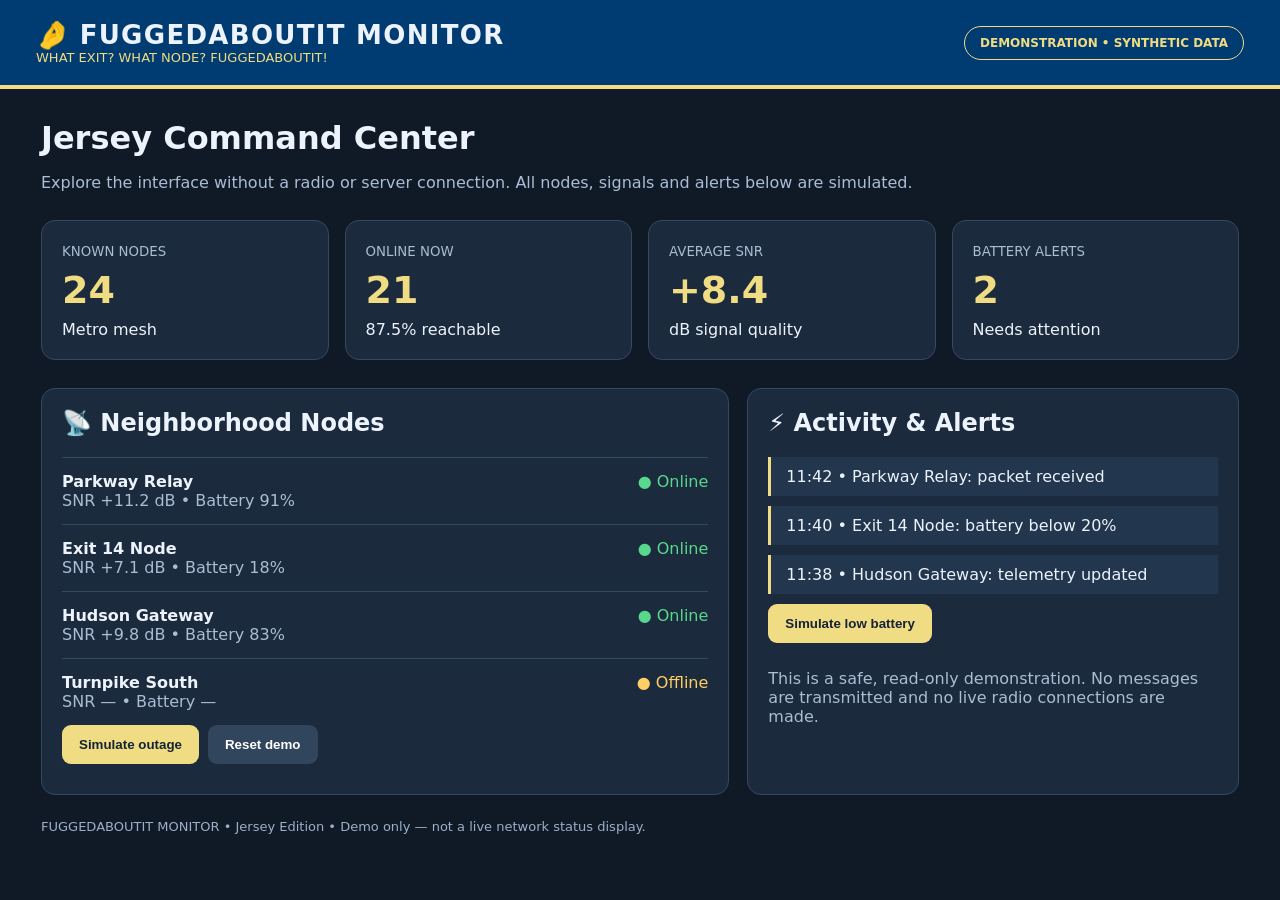
==== public/demo.html @ 4f549e34 "feat: add interactive Jersey demonstration with clearly labeled synthetic node data" ====
<!doctype html>
<html lang="en"><head><meta charset="UTF-8"><meta name="viewport" content="width=device-width,initial-scale=1"><title>FUGGEDABOUTIT MONITOR | Demo</title>
<style>
:root{font-family:system-ui,-apple-system,sans-serif;color:#edf3fc;background:#101a27}*{box-sizing:border-box}body{margin:0}.top{background:#003b71;border-bottom:4px solid #f0dc82;padding:20px 36px;display:flex;justify-content:space-between;align-items:center;gap:15px;flex-wrap:wrap}.brand{font-size:26px;font-weight:900;letter-spacing:.05em}.tag{color:#f0dc82;font-size:13px}.badge{border:1px solid #f0dc82;border-radius:30px;padding:9px 15px;color:#f0dc82;font-size:12px;font-weight:800}main{max-width:1250px;margin:30px auto;padding:0 26px}h1{font-size:32px;margin-bottom:8px}.sub{color:#aabdd5}.stats{display:grid;grid-template-columns:repeat(4,minmax(0,1fr));gap:16px;margin:28px 0}.card,.panel{background:#1b2a3c;border:1px solid #344961;border-radius:14px;padding:20px}.card small{color:#aabdd5}.card strong{display:block;font-size:38px;color:#f0dc82;margin:8px 0}.layout{display:grid;grid-template-columns:1.4fr 1fr;gap:18px}.panel h2{margin-top:0}.node{display:flex;justify-content:space-between;gap:12px;padding:14px 0;border-top:1px solid #344961}.ok{color:#57d88d}.warn{color:#ffcf66}.muted{color:#aabdd5}button{cursor:pointer;background:#f0dc82;color:#152338;border:0;padding:12px 17px;border-radius:9px;font-weight:800;margin-right:9px;margin-bottom:10px}button.secondary{background:#31465d;color:white}.event{border-left:3px solid #f0dc82;padding:10px 15px;background:#22364d;margin:10px 0}.footer{color:#9bafc6;font-size:13px;margin:24px 0}@media(max-width:780px){.stats{grid-template-columns:repeat(2,1fr)}.layout{grid-template-columns:1fr}.brand{font-size:20px}}
</style></head><body>
<header class="top"><div><div class="brand">🤌 FUGGEDABOUTIT MONITOR</div><div class="tag">WHAT EXIT? WHAT NODE? FUGGEDABOUTIT!</div></div><div class="badge">DEMONSTRATION • SYNTHETIC DATA</div></header>
<main><h1>Jersey Command Center</h1><p class="sub">Explore the interface without a radio or server connection. All nodes, signals and alerts below are simulated.</p>
<section class="stats"><div class="card"><small>KNOWN NODES</small><strong id="nodes">24</strong><span>Metro mesh</span></div><div class="card"><small>ONLINE NOW</small><strong id="online">21</strong><span>87.5% reachable</span></div><div class="card"><small>AVERAGE SNR</small><strong id="snr">+8.4</strong><span>dB signal quality</span></div><div class="card"><small>BATTERY ALERTS</small><strong id="battery">2</strong><span>Needs attention</span></div></section>
<section class="layout"><div class="panel"><h2>📡 Neighborhood Nodes</h2><div id="node-list"></div><button id="toggle">Simulate outage</button><button id="reset" class="secondary">Reset demo</button></div><div class="panel"><h2>⚡ Activity & Alerts</h2><div id="events" aria-live="polite"><div class="event">11:42 • Parkway Relay: packet received</div><div class="event">11:40 • Exit 14 Node: battery below 20%</div><div class="event">11:38 • Hudson Gateway: telemetry updated</div></div><button id="alert">Simulate low battery</button><p class="muted">This is a safe, read-only demonstration. No messages are transmitted and no live radio connections are made.</p></div></section>
<p class="footer">FUGGEDABOUTIT MONITOR • Jersey Edition • Demo only — not a live network status display.</p></main>
<script>
const initial=[['Parkway Relay','Online','+11.2 dB','91%'],['Exit 14 Node','Online','+7.1 dB','18%'],['Hudson Gateway','Online','+9.8 dB','83%'],['Turnpike South','Offline','—','—']];
let offline=false,low=false;
function draw(){document.querySelector('#node-list').innerHTML=initial.map((n,i)=>{const down=(i===0&&offline)||n[1]==='Offline';return '<div class="node"><div><strong>'+n[0]+'</strong><br><span class="muted">SNR '+(down?'—':n[2])+' • Battery '+(i===2&&low?'9%':n[3])+'</span></div><span class="'+(down?'warn':'ok')+'">'+(down?'● Offline':'● Online')+'</span></div>'}).join('');document.querySelector('#online').textContent=offline?'20':'21';document.querySelector('#battery').textContent=low?'3':'2';document.querySelector('#snr').textContent=offline?'+7.9':'+8.4'}
function add(message){const e=document.createElement('div');e.className='event';e.textContent='Demo • '+message;document.querySelector('#events').prepend(e)}
document.querySelector('#toggle').onclick=()=>{offline=!offline;draw();add(offline?'Parkway Relay went offline':'Parkway Relay reconnected')};
document.querySelector('#alert').onclick=()=>{low=true;draw();add('Hudson Gateway battery critical: 9%')};
document.querySelector('#reset').onclick=()=>{offline=false;low=false;draw();document.querySelector('#events').innerHTML='<div class="event">Demo reset • All simulated alerts cleared</div>'};draw();
</script></body></html>
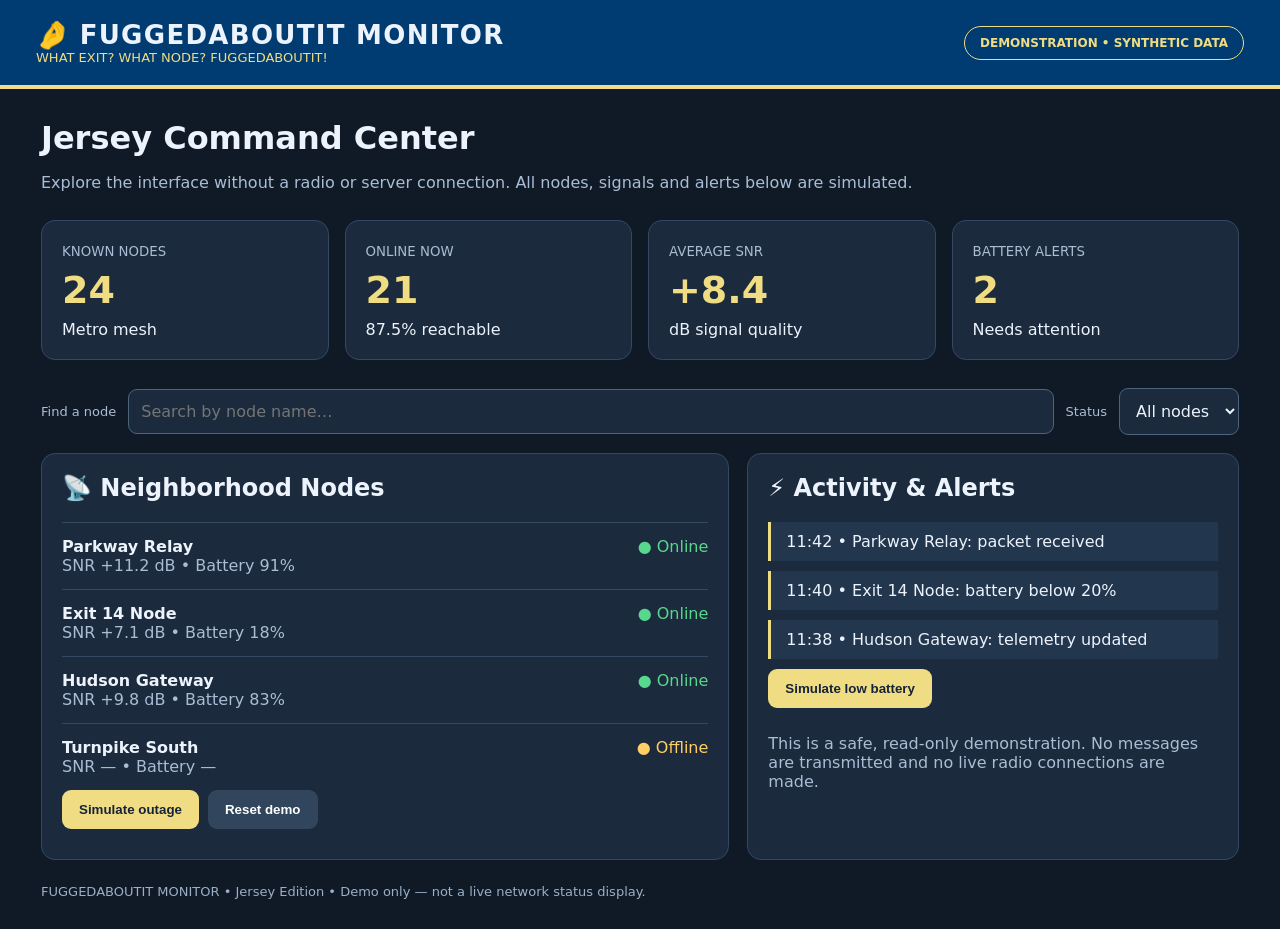
==== commit fcee34f2: "feat(demo): add searchable and filterable node list with empty state" ====
--- a/public/demo.html
+++ b/public/demo.html
@@ -1,19 +1,22 @@
 <!doctype html>
 <html lang="en"><head><meta charset="UTF-8"><meta name="viewport" content="width=device-width,initial-scale=1"><title>FUGGEDABOUTIT MONITOR | Demo</title>
 <style>
-:root{font-family:system-ui,-apple-system,sans-serif;color:#edf3fc;background:#101a27}*{box-sizing:border-box}body{margin:0}.top{background:#003b71;border-bottom:4px solid #f0dc82;padding:20px 36px;display:flex;justify-content:space-between;align-items:center;gap:15px;flex-wrap:wrap}.brand{font-size:26px;font-weight:900;letter-spacing:.05em}.tag{color:#f0dc82;font-size:13px}.badge{border:1px solid #f0dc82;border-radius:30px;padding:9px 15px;color:#f0dc82;font-size:12px;font-weight:800}main{max-width:1250px;margin:30px auto;padding:0 26px}h1{font-size:32px;margin-bottom:8px}.sub{color:#aabdd5}.stats{display:grid;grid-template-columns:repeat(4,minmax(0,1fr));gap:16px;margin:28px 0}.card,.panel{background:#1b2a3c;border:1px solid #344961;border-radius:14px;padding:20px}.card small{color:#aabdd5}.card strong{display:block;font-size:38px;color:#f0dc82;margin:8px 0}.layout{display:grid;grid-template-columns:1.4fr 1fr;gap:18px}.panel h2{margin-top:0}.node{display:flex;justify-content:space-between;gap:12px;padding:14px 0;border-top:1px solid #344961}.ok{color:#57d88d}.warn{color:#ffcf66}.muted{color:#aabdd5}button{cursor:pointer;background:#f0dc82;color:#152338;border:0;padding:12px 17px;border-radius:9px;font-weight:800;margin-right:9px;margin-bottom:10px}button.secondary{background:#31465d;color:white}.event{border-left:3px solid #f0dc82;padding:10px 15px;background:#22364d;margin:10px 0}.footer{color:#9bafc6;font-size:13px;margin:24px 0}@media(max-width:780px){.stats{grid-template-columns:repeat(2,1fr)}.layout{grid-template-columns:1fr}.brand{font-size:20px}}
+:root{font-family:system-ui,-apple-system,sans-serif;color:#edf3fc;background:#101a27}*{box-sizing:border-box}body{margin:0}.top{background:#003b71;border-bottom:4px solid #f0dc82;padding:20px 36px;display:flex;justify-content:space-between;align-items:center;gap:15px;flex-wrap:wrap}.brand{font-size:26px;font-weight:900;letter-spacing:.05em}.tag{color:#f0dc82;font-size:13px}.badge{border:1px solid #f0dc82;border-radius:30px;padding:9px 15px;color:#f0dc82;font-size:12px;font-weight:800}main{max-width:1250px;margin:30px auto;padding:0 26px}h1{font-size:32px;margin-bottom:8px}.sub{color:#aabdd5}.stats{display:grid;grid-template-columns:repeat(4,minmax(0,1fr));gap:16px;margin:28px 0}.card,.panel{background:#1b2a3c;border:1px solid #344961;border-radius:14px;padding:20px}.card small{color:#aabdd5}.card strong{display:block;font-size:38px;color:#f0dc82;margin:8px 0}.layout{display:grid;grid-template-columns:1.4fr 1fr;gap:18px}.panel h2{margin-top:0}.node{display:flex;justify-content:space-between;gap:12px;padding:14px 0;border-top:1px solid #344961}.ok{color:#57d88d}.warn{color:#ffcf66}.muted{color:#aabdd5}button{cursor:pointer;background:#f0dc82;color:#152338;border:0;padding:12px 17px;border-radius:9px;font-weight:800;margin-right:9px;margin-bottom:10px}button.secondary{background:#31465d;color:white}.event{border-left:3px solid #f0dc82;padding:10px 15px;background:#22364d;margin:10px 0}.toolbar{display:flex;align-items:center;gap:12px;flex-wrap:wrap;margin:18px 0}.toolbar input,.toolbar select{background:#1b2a3c;color:#edf3fc;border:1px solid #4d647d;border-radius:9px;padding:12px;font:inherit}.toolbar input{flex:1;min-width:190px}.toolbar label{color:#aabdd5;font-size:13px}.node[hidden]{display:none}.footer{color:#9bafc6;font-size:13px;margin:24px 0}@media(max-width:780px){.stats{grid-template-columns:repeat(2,1fr)}.layout{grid-template-columns:1fr}.brand{font-size:20px}}
 </style></head><body>
 <header class="top"><div><div class="brand">🤌 FUGGEDABOUTIT MONITOR</div><div class="tag">WHAT EXIT? WHAT NODE? FUGGEDABOUTIT!</div></div><div class="badge">DEMONSTRATION • SYNTHETIC DATA</div></header>
 <main><h1>Jersey Command Center</h1><p class="sub">Explore the interface without a radio or server connection. All nodes, signals and alerts below are simulated.</p>
 <section class="stats"><div class="card"><small>KNOWN NODES</small><strong id="nodes">24</strong><span>Metro mesh</span></div><div class="card"><small>ONLINE NOW</small><strong id="online">21</strong><span>87.5% reachable</span></div><div class="card"><small>AVERAGE SNR</small><strong id="snr">+8.4</strong><span>dB signal quality</span></div><div class="card"><small>BATTERY ALERTS</small><strong id="battery">2</strong><span>Needs attention</span></div></section>
-<section class="layout"><div class="panel"><h2>📡 Neighborhood Nodes</h2><div id="node-list"></div><button id="toggle">Simulate outage</button><button id="reset" class="secondary">Reset demo</button></div><div class="panel"><h2>⚡ Activity & Alerts</h2><div id="events" aria-live="polite"><div class="event">11:42 • Parkway Relay: packet received</div><div class="event">11:40 • Exit 14 Node: battery below 20%</div><div class="event">11:38 • Hudson Gateway: telemetry updated</div></div><button id="alert">Simulate low battery</button><p class="muted">This is a safe, read-only demonstration. No messages are transmitted and no live radio connections are made.</p></div></section>
+<div class="toolbar"><label for="search">Find a node</label><input id="search" type="search" placeholder="Search by node name…" autocomplete="off"><label for="filter">Status</label><select id="filter"><option value="all">All nodes</option><option value="online">Online</option><option value="offline">Offline</option></select></div>
+<section class="layout"><div class="panel"><h2>📡 Neighborhood Nodes</h2><div id="node-list"></div><p id="empty" class="muted" hidden>No matching nodes. Try a different search or status.</p><button id="toggle">Simulate outage</button><button id="reset" class="secondary">Reset demo</button></div><div class="panel"><h2>⚡ Activity & Alerts</h2><div id="events" aria-live="polite"><div class="event">11:42 • Parkway Relay: packet received</div><div class="event">11:40 • Exit 14 Node: battery below 20%</div><div class="event">11:38 • Hudson Gateway: telemetry updated</div></div><button id="alert">Simulate low battery</button><p class="muted">This is a safe, read-only demonstration. No messages are transmitted and no live radio connections are made.</p></div></section>
 <p class="footer">FUGGEDABOUTIT MONITOR • Jersey Edition • Demo only — not a live network status display.</p></main>
 <script>
 const initial=[['Parkway Relay','Online','+11.2 dB','91%'],['Exit 14 Node','Online','+7.1 dB','18%'],['Hudson Gateway','Online','+9.8 dB','83%'],['Turnpike South','Offline','—','—']];
 let offline=false,low=false;
-function draw(){document.querySelector('#node-list').innerHTML=initial.map((n,i)=>{const down=(i===0&&offline)||n[1]==='Offline';return '<div class="node"><div><strong>'+n[0]+'</strong><br><span class="muted">SNR '+(down?'—':n[2])+' • Battery '+(i===2&&low?'9%':n[3])+'</span></div><span class="'+(down?'warn':'ok')+'">'+(down?'● Offline':'● Online')+'</span></div>'}).join('');document.querySelector('#online').textContent=offline?'20':'21';document.querySelector('#battery').textContent=low?'3':'2';document.querySelector('#snr').textContent=offline?'+7.9':'+8.4'}
+function draw(){document.querySelector('#node-list').innerHTML=initial.map((n,i)=>{const down=(i===0&&offline)||n[1]==='Offline';return '<div class="node" data-name="'+n[0].toLowerCase()+'" data-status="'+(down?'offline':'online')+'"><div><strong>'+n[0]+'</strong><br><span class="muted">SNR '+(down?'—':n[2])+' • Battery '+(i===2&&low?'9%':n[3])+'</span></div><span class="'+(down?'warn':'ok')+'">'+(down?'● Offline':'● Online')+'</span></div>'}).join('');document.querySelector('#online').textContent=offline?'20':'21';document.querySelector('#battery').textContent=low?'3':'2';document.querySelector('#snr').textContent=offline?'+7.9':'+8.4';applyFilters()}
+function applyFilters(){const query=document.querySelector('#search').value.trim().toLowerCase();const filter=document.querySelector('#filter').value;let visible=0;document.querySelectorAll('#node-list .node').forEach(node=>{const match=node.dataset.name.includes(query)&&(filter==='all'||node.dataset.status===filter);node.hidden=!match;if(match)visible++});document.querySelector('#empty').hidden=visible>0}
+document.querySelector('#search').addEventListener('input',applyFilters);document.querySelector('#filter').addEventListener('change',applyFilters);
 function add(message){const e=document.createElement('div');e.className='event';e.textContent='Demo • '+message;document.querySelector('#events').prepend(e)}
 document.querySelector('#toggle').onclick=()=>{offline=!offline;draw();add(offline?'Parkway Relay went offline':'Parkway Relay reconnected')};
 document.querySelector('#alert').onclick=()=>{low=true;draw();add('Hudson Gateway battery critical: 9%')};
-document.querySelector('#reset').onclick=()=>{offline=false;low=false;draw();document.querySelector('#events').innerHTML='<div class="event">Demo reset • All simulated alerts cleared</div>'};draw();
+document.querySelector('#reset').onclick=()=>{offline=false;low=false;document.querySelector('#search').value='';document.querySelector('#filter').value='all';draw();document.querySelector('#events').innerHTML='<div class="event">Demo reset • All simulated alerts cleared</div>'};draw();
 </script></body></html>
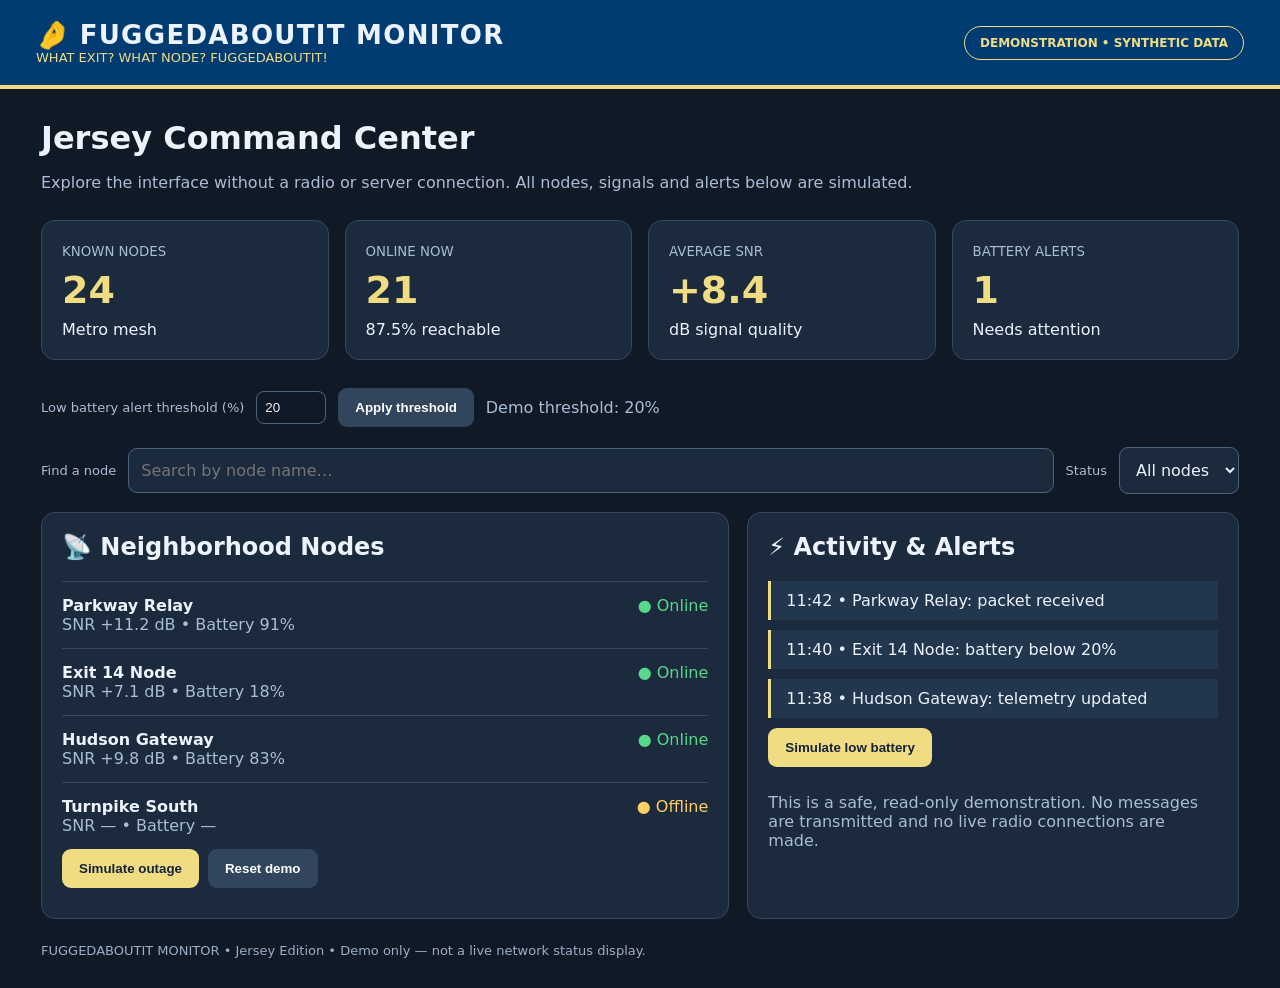
==== commit 837dafb9: "feat(demo): add configurable low-battery threshold with live alert count" ====
--- a/public/demo.html
+++ b/public/demo.html
@@ -1,20 +1,22 @@
 <!doctype html>
 <html lang="en"><head><meta charset="UTF-8"><meta name="viewport" content="width=device-width,initial-scale=1"><title>FUGGEDABOUTIT MONITOR | Demo</title>
 <style>
-:root{font-family:system-ui,-apple-system,sans-serif;color:#edf3fc;background:#101a27}*{box-sizing:border-box}body{margin:0}.top{background:#003b71;border-bottom:4px solid #f0dc82;padding:20px 36px;display:flex;justify-content:space-between;align-items:center;gap:15px;flex-wrap:wrap}.brand{font-size:26px;font-weight:900;letter-spacing:.05em}.tag{color:#f0dc82;font-size:13px}.badge{border:1px solid #f0dc82;border-radius:30px;padding:9px 15px;color:#f0dc82;font-size:12px;font-weight:800}main{max-width:1250px;margin:30px auto;padding:0 26px}h1{font-size:32px;margin-bottom:8px}.sub{color:#aabdd5}.stats{display:grid;grid-template-columns:repeat(4,minmax(0,1fr));gap:16px;margin:28px 0}.card,.panel{background:#1b2a3c;border:1px solid #344961;border-radius:14px;padding:20px}.card small{color:#aabdd5}.card strong{display:block;font-size:38px;color:#f0dc82;margin:8px 0}.layout{display:grid;grid-template-columns:1.4fr 1fr;gap:18px}.panel h2{margin-top:0}.node{display:flex;justify-content:space-between;gap:12px;padding:14px 0;border-top:1px solid #344961}.ok{color:#57d88d}.warn{color:#ffcf66}.muted{color:#aabdd5}button{cursor:pointer;background:#f0dc82;color:#152338;border:0;padding:12px 17px;border-radius:9px;font-weight:800;margin-right:9px;margin-bottom:10px}button.secondary{background:#31465d;color:white}.event{border-left:3px solid #f0dc82;padding:10px 15px;background:#22364d;margin:10px 0}.toolbar{display:flex;align-items:center;gap:12px;flex-wrap:wrap;margin:18px 0}.toolbar input,.toolbar select{background:#1b2a3c;color:#edf3fc;border:1px solid #4d647d;border-radius:9px;padding:12px;font:inherit}.toolbar input{flex:1;min-width:190px}.toolbar label{color:#aabdd5;font-size:13px}.node[hidden]{display:none}.footer{color:#9bafc6;font-size:13px;margin:24px 0}@media(max-width:780px){.stats{grid-template-columns:repeat(2,1fr)}.layout{grid-template-columns:1fr}.brand{font-size:20px}}
+:root{font-family:system-ui,-apple-system,sans-serif;color:#edf3fc;background:#101a27}*{box-sizing:border-box}body{margin:0}.top{background:#003b71;border-bottom:4px solid #f0dc82;padding:20px 36px;display:flex;justify-content:space-between;align-items:center;gap:15px;flex-wrap:wrap}.brand{font-size:26px;font-weight:900;letter-spacing:.05em}.tag{color:#f0dc82;font-size:13px}.badge{border:1px solid #f0dc82;border-radius:30px;padding:9px 15px;color:#f0dc82;font-size:12px;font-weight:800}main{max-width:1250px;margin:30px auto;padding:0 26px}h1{font-size:32px;margin-bottom:8px}.sub{color:#aabdd5}.stats{display:grid;grid-template-columns:repeat(4,minmax(0,1fr));gap:16px;margin:28px 0}.card,.panel{background:#1b2a3c;border:1px solid #344961;border-radius:14px;padding:20px}.card small{color:#aabdd5}.card strong{display:block;font-size:38px;color:#f0dc82;margin:8px 0}.layout{display:grid;grid-template-columns:1.4fr 1fr;gap:18px}.panel h2{margin-top:0}.node{display:flex;justify-content:space-between;gap:12px;padding:14px 0;border-top:1px solid #344961}.ok{color:#57d88d}.warn{color:#ffcf66}.muted{color:#aabdd5}button{cursor:pointer;background:#f0dc82;color:#152338;border:0;padding:12px 17px;border-radius:9px;font-weight:800;margin-right:9px;margin-bottom:10px}button.secondary{background:#31465d;color:white}.event{border-left:3px solid #f0dc82;padding:10px 15px;background:#22364d;margin:10px 0}.settings{display:flex;gap:12px;flex-wrap:wrap;align-items:center;margin:12px 0 20px}.settings label{font-size:13px;color:#aabdd5}.settings input{width:70px;background:#101a27;color:#edf3fc;border:1px solid #4d647d;border-radius:8px;padding:8px}.settings button{margin:0}.toolbar{display:flex;align-items:center;gap:12px;flex-wrap:wrap;margin:18px 0}.toolbar input,.toolbar select{background:#1b2a3c;color:#edf3fc;border:1px solid #4d647d;border-radius:9px;padding:12px;font:inherit}.toolbar input{flex:1;min-width:190px}.toolbar label{color:#aabdd5;font-size:13px}.node[hidden]{display:none}.footer{color:#9bafc6;font-size:13px;margin:24px 0}@media(max-width:780px){.stats{grid-template-columns:repeat(2,1fr)}.layout{grid-template-columns:1fr}.brand{font-size:20px}}
 </style></head><body>
 <header class="top"><div><div class="brand">🤌 FUGGEDABOUTIT MONITOR</div><div class="tag">WHAT EXIT? WHAT NODE? FUGGEDABOUTIT!</div></div><div class="badge">DEMONSTRATION • SYNTHETIC DATA</div></header>
 <main><h1>Jersey Command Center</h1><p class="sub">Explore the interface without a radio or server connection. All nodes, signals and alerts below are simulated.</p>
 <section class="stats"><div class="card"><small>KNOWN NODES</small><strong id="nodes">24</strong><span>Metro mesh</span></div><div class="card"><small>ONLINE NOW</small><strong id="online">21</strong><span>87.5% reachable</span></div><div class="card"><small>AVERAGE SNR</small><strong id="snr">+8.4</strong><span>dB signal quality</span></div><div class="card"><small>BATTERY ALERTS</small><strong id="battery">2</strong><span>Needs attention</span></div></section>
+<div class="settings"><label for="threshold">Low battery alert threshold (%)</label><input id="threshold" type="number" min="1" max="99" value="20"><button id="apply" class="secondary">Apply threshold</button><span id="threshold-info" class="muted" aria-live="polite">Demo threshold: 20%</span></div>
 <div class="toolbar"><label for="search">Find a node</label><input id="search" type="search" placeholder="Search by node name…" autocomplete="off"><label for="filter">Status</label><select id="filter"><option value="all">All nodes</option><option value="online">Online</option><option value="offline">Offline</option></select></div>
 <section class="layout"><div class="panel"><h2>📡 Neighborhood Nodes</h2><div id="node-list"></div><p id="empty" class="muted" hidden>No matching nodes. Try a different search or status.</p><button id="toggle">Simulate outage</button><button id="reset" class="secondary">Reset demo</button></div><div class="panel"><h2>⚡ Activity & Alerts</h2><div id="events" aria-live="polite"><div class="event">11:42 • Parkway Relay: packet received</div><div class="event">11:40 • Exit 14 Node: battery below 20%</div><div class="event">11:38 • Hudson Gateway: telemetry updated</div></div><button id="alert">Simulate low battery</button><p class="muted">This is a safe, read-only demonstration. No messages are transmitted and no live radio connections are made.</p></div></section>
 <p class="footer">FUGGEDABOUTIT MONITOR • Jersey Edition • Demo only — not a live network status display.</p></main>
 <script>
 const initial=[['Parkway Relay','Online','+11.2 dB','91%'],['Exit 14 Node','Online','+7.1 dB','18%'],['Hudson Gateway','Online','+9.8 dB','83%'],['Turnpike South','Offline','—','—']];
-let offline=false,low=false;
-function draw(){document.querySelector('#node-list').innerHTML=initial.map((n,i)=>{const down=(i===0&&offline)||n[1]==='Offline';return '<div class="node" data-name="'+n[0].toLowerCase()+'" data-status="'+(down?'offline':'online')+'"><div><strong>'+n[0]+'</strong><br><span class="muted">SNR '+(down?'—':n[2])+' • Battery '+(i===2&&low?'9%':n[3])+'</span></div><span class="'+(down?'warn':'ok')+'">'+(down?'● Offline':'● Online')+'</span></div>'}).join('');document.querySelector('#online').textContent=offline?'20':'21';document.querySelector('#battery').textContent=low?'3':'2';document.querySelector('#snr').textContent=offline?'+7.9':'+8.4';applyFilters()}
+let offline=false,low=false,threshold=20;
+function draw(){document.querySelector('#node-list').innerHTML=initial.map((n,i)=>{const down=(i===0&&offline)||n[1]==='Offline';return '<div class="node" data-name="'+n[0].toLowerCase()+'" data-status="'+(down?'offline':'online')+'"><div><strong>'+n[0]+'</strong><br><span class="muted">SNR '+(down?'—':n[2])+' • Battery '+(i===2&&low?'9%':n[3])+'</span></div><span class="'+(down?'warn':'ok')+'">'+(down?'● Offline':'● Online')+'</span></div>'}).join('');document.querySelector('#online').textContent=offline?'20':'21';document.querySelector('#battery').textContent=[91,18,low?9:83].filter(v=>v<threshold).length;document.querySelector('#snr').textContent=offline?'+7.9':'+8.4';applyFilters()}
 function applyFilters(){const query=document.querySelector('#search').value.trim().toLowerCase();const filter=document.querySelector('#filter').value;let visible=0;document.querySelectorAll('#node-list .node').forEach(node=>{const match=node.dataset.name.includes(query)&&(filter==='all'||node.dataset.status===filter);node.hidden=!match;if(match)visible++});document.querySelector('#empty').hidden=visible>0}
 document.querySelector('#search').addEventListener('input',applyFilters);document.querySelector('#filter').addEventListener('change',applyFilters);
+document.querySelector('#apply').onclick=()=>{const value=Number(document.querySelector('#threshold').value);if(!Number.isInteger(value)||value<1||value>99){document.querySelector('#threshold-info').textContent='Choose a value from 1 to 99';return}threshold=value;document.querySelector('#threshold-info').textContent='Demo threshold: '+value+'%';draw();add('Battery alert threshold set to '+value+'%')};
 function add(message){const e=document.createElement('div');e.className='event';e.textContent='Demo • '+message;document.querySelector('#events').prepend(e)}
 document.querySelector('#toggle').onclick=()=>{offline=!offline;draw();add(offline?'Parkway Relay went offline':'Parkway Relay reconnected')};
 document.querySelector('#alert').onclick=()=>{low=true;draw();add('Hudson Gateway battery critical: 9%')};
